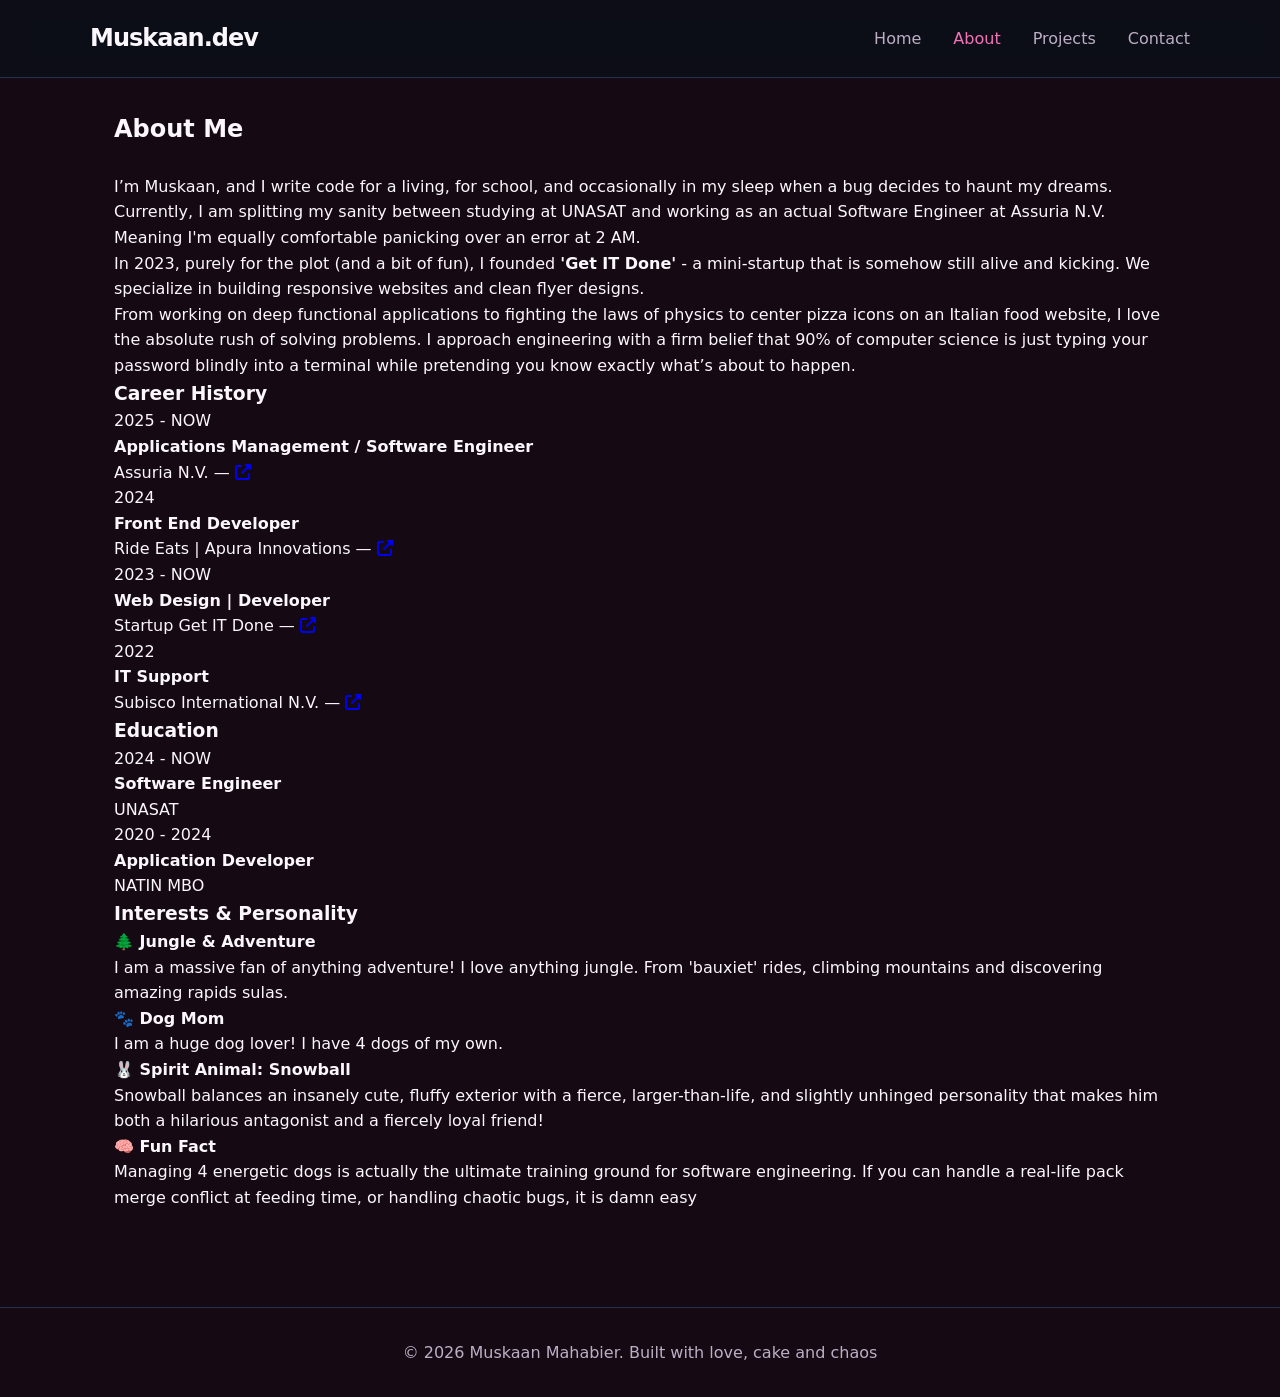
==== about.html @ 3ef9faba "projects fixes, fotos, names" ====
<!DOCTYPE html>
<html lang="nl">
<head>
    <meta charset="UTF-8">
    <meta name="viewport" content="width=device-width, initial-scale=1.0">
    <title>About Me | Muskaan.dev</title>
    <link rel="stylesheet" href="https://cdnjs.cloudflare.com/ajax/libs/font-awesome/6.5.1/css/all.min.css">
    <link rel="stylesheet" href="./muskaan.dev/css/main.css">
    <link rel="stylesheet" href="./muskaan.dev/css/about.css">
        <link rel="icon" type="image/png" href="./muskaan.dev/img/captain_snowball.png">
</head>
<body>

    <header>
        <nav class="navbar">
            <div class="logo"><a href="./index.html">Muskaan.dev</a></div>
            <ul class="nav-links">
                <li><a href="./index.html">Home</a></li>
                <li><a href="./about.html" class="active">About</a></li>
                <li><a href="./project.html">Projects</a></li>
                <li><a href="./contact.html">Contact</a></li>
            </ul>
        </nav>
    </header>

    <main class="about-layout">
        <section class="intro-profile">
            <h2>About Me</h2>
            <br>
            <p>I’m Muskaan, and I write code for a living, for school, and occasionally in my sleep when a bug decides to haunt my dreams. 
                Currently, I am splitting my sanity between studying at UNASAT and working as an actual Software Engineer at Assuria N.V.</p>

                <p>Meaning I'm equally comfortable panicking over an error at 2 AM.</p>


            <p>In 2023, purely for the plot (and a bit of fun), 
                I founded <strong>'Get IT Done'</strong> - a mini-startup that is somehow still alive and kicking. 
                We specialize in building responsive websites and clean flyer designs.</p>

               <p>From working on deep functional applications to fighting the laws of physics to center pizza icons on an Italian food website, 
                I love the absolute rush of solving problems. I approach engineering with a firm belief that 
                90% of computer science is just typing your password blindly into a terminal while pretending you know exactly what’s about to happen.</p>

        </section>

        <div class="timelines-grid">
   <section>
    <h3>Career History</h3>
    <div class="timeline">
        <div class="timeline-item">
            <span class="year">2025 - NOW</span>
            <h4>Applications Management / Software Engineer</h4>
            <p>Assuria N.V. — 
                <a href="https://www.assuria.sr" 
                target="_blank" 
                title="Visit Assuria website" 
                class="timeline-link">
                    <i class="fas fa-external-link-alt"></i>
                </a>
            </p>
        </div>
        <div class="timeline-item">
            <span class="year">2024</span>
            <h4>Front End Developer</h4>
            <p>Ride Eats | Apura Innovations — 
                <a href="https://ride-eats.com/" 
                target="_blank" 
                title="Visit Ride Eats website" 
                class="timeline-link">
                    <i class="fas fa-external-link-alt"></i>
                </a>
            </p>
        </div>
        <div class="timeline-item">
            <span class="year">2023 - NOW</span>
            <h4>Web Design | Developer</h4>
            <p>Startup Get IT Done — 
                <a href="https://www.facebook.com/share/1H38oZgKyJ/?mibextid=wwXIfr" 
                target="_blank" 
                title="Visit Get IT Done Facebook" class="timeline-link">
                    <i class="fas fa-external-link-alt"></i>
                </a>
            </p>
        </div>
        <div class="timeline-item">
            <span class="year">2022</span>
            <h4>IT Support</h4>
            <p>Subisco International N.V. — 
                <a href="https://subisco.com" 
                target="_blank" 
                title="Visit Subisco website" 
                class="timeline-link">
                    <i class="fas fa-external-link-alt"></i>
                </a>
            </p>
        </div>
    </div>
</section>

            <section>
                <h3>Education</h3>
                <div class="timeline">
                    <div class="timeline-item">
                        <span class="year">2024 - NOW</span>
                        <h4>Software Engineer</h4>
                        <p>UNASAT</p>
                    </div>
                    <div class="timeline-item">
                        <span class="year">2020 - 2024</span>
                        <h4>Application Developer</h4>
                        <p>NATIN MBO</p>
                    </div>
                </div>
            </section>
        </div>

        <section class="interests-section">
            <h3>Interests & Personality</h3>
            <div class="interests-grid">
                <div class="interest-card">
                    <h4>🌲 Jungle & Adventure</h4>
                    <p>I am a massive fan of anything adventure! I love anything jungle. From 'bauxiet' rides, climbing mountains and discovering amazing rapids sulas.</p>
                </div>
                <div class="interest-card">
                    <h4>🐾 Dog Mom</h4>
                    <p>I am a huge dog lover! I have 4 dogs of my own. </p>
                </div>
                <div class="interest-card spirit-animal">
                    <h4>🐰 Spirit Animal: Snowball</h4>
                    <p>Snowball balances an insanely cute, fluffy exterior with a fierce, larger-than-life, and slightly unhinged personality that makes him both a hilarious antagonist and a fiercely loyal friend!</p>
                </div>
                    <div class="interest-card spirit-animal">
                    <h4>🧠 Fun Fact</h4>
                    <p>Managing 4 energetic dogs is actually the ultimate training ground for software engineering. 
                        If you can handle a real-life pack merge conflict at feeding time, 
                        or handling chaotic bugs, it is damn easy</p>
                </div>
            </div>
        </section>
    </main>

    <footer>
        <p>&copy; 2026 Muskaan Mahabier. Built with love, cake and chaos</p>
    </footer>

    <script src="./js/main.js"></script>
    <script src="./js/about.js"></script>
</body>
</html>
---- muskaan.dev/css/main.css ----
:root {
    --bg-color: #150a13;          
    --card-bg: #1a1225;           
    --text-main: #fbf7fd;        
    --text-muted: #bdaec6;        
    --accent-color: #f472b6;      
    --accent-glow: rgba(244, 114, 182, 0.4);
    --font-family: 'Segoe UI', system-ui, sans-serif;
}

* {
    margin: 0;
    padding: 0;
    box-sizing: border-box;
}

body {
    font-family: var(--font-family);
    background-color: var(--bg-color);
    color: var(--text-main);
    line-height: 1.6;
    display: flex;
    flex-direction: column;
    min-height: 100vh;
}

header {
    background-color: rgba(11, 15, 25, 0.8);
    backdrop-filter: blur(12px);
    border-bottom: 1px solid #22314d;
    position: sticky;
    top: 0;
    z-index: 100;
    padding: 1.2rem 2rem;
}

.navbar {
    display: flex;
    justify-content: space-between;
    align-items: center;
    max-width: 1100px;
    margin: 0 auto;
}

.navbar .logo a {
    color: var(--text-main);
    font-size: 1.5rem;
    font-weight: 700;
    text-decoration: none;
    letter-spacing: -1px;
}

.nav-links {
    display: flex;
    list-style: none;
    gap: 2rem;
}

.nav-links a {
    color: var(--text-muted);
    text-decoration: none;
    font-weight: 500;
    transition: color 0.2s ease;
}

.nav-links a:hover, .nav-links a.active {
    color: var(--accent-color);
}

main {
    flex: 1;
    max-width: 1100px;
    width: 100%;
    margin: 2rem auto;
    padding: 0 1.5rem;
}

.btn-primary {
    display: inline-block;
    background-color: var(--accent-color);
    color: var(--bg-color);
    padding: 0.75rem 1.75rem;
    border: none;
    border-radius: 8px;
    text-decoration: none;
    font-weight: 700;
    font-family: inherit;
    transition: box-shadow 0.2s ease;
}

.btn-primary:hover {
    box-shadow: 0 0 15px var(--accent-glow);
}

.btn-secondary {
    display: inline-block;
    color: var(--accent-color);
    text-decoration: none;
    font-weight: 600;
}

footer {
    text-align: center;
    padding: 2rem;
    color: var(--text-muted);
    border-top: 1px solid #22314d;
    margin-top: 4rem;
}

@media (max-width: 768px) {
    .navbar { flex-direction: column; gap: 1rem; }
}
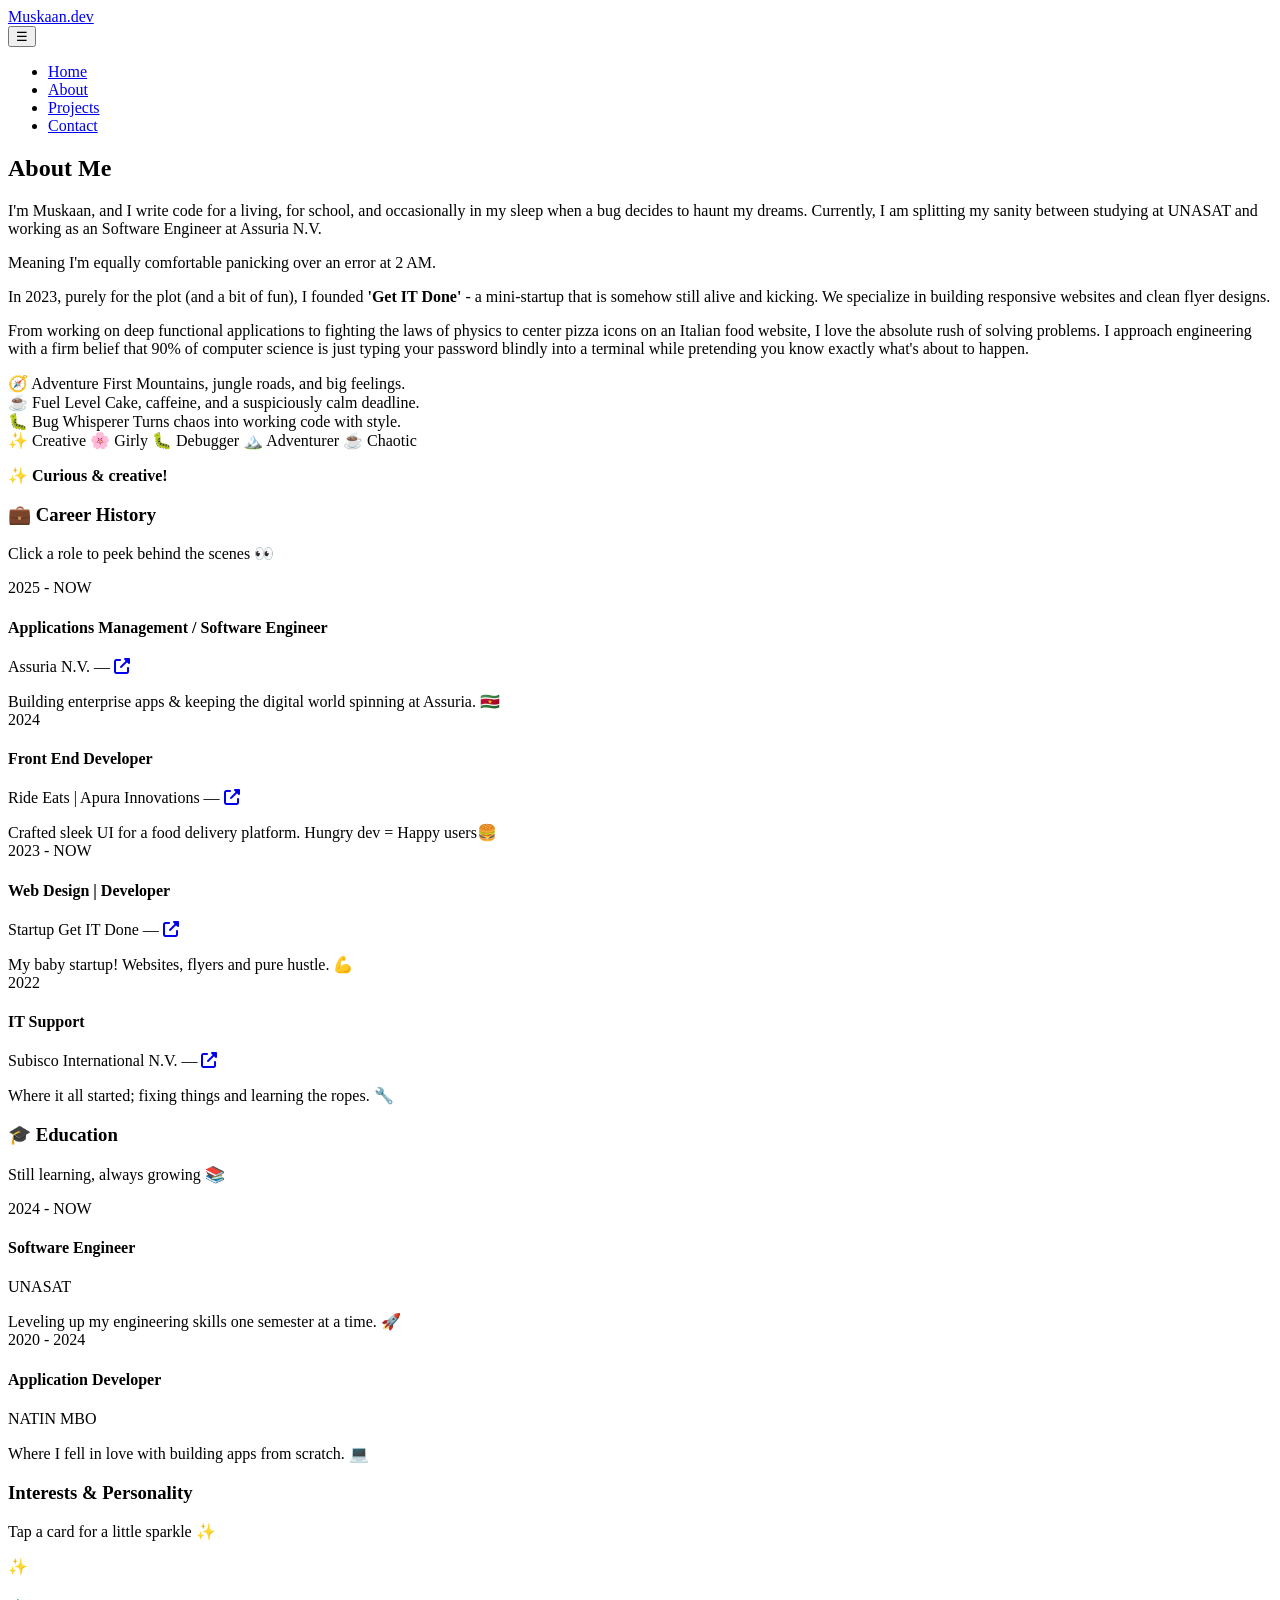
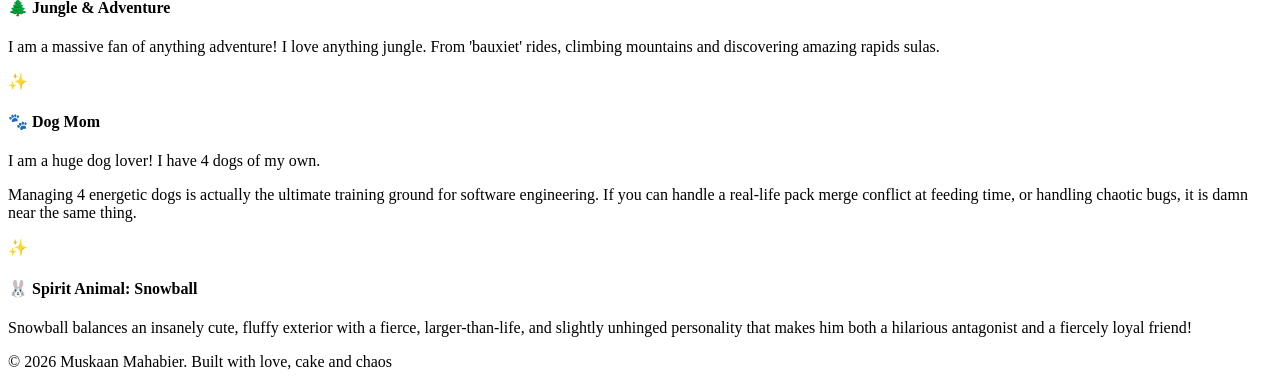
==== commit 7107f2d3: "about page, removed card" ====
--- a/about.html
+++ b/about.html
@@ -5,19 +5,23 @@
     <meta name="viewport" content="width=device-width, initial-scale=1.0">
     <title>About Me | Muskaan.dev</title>
     <link rel="stylesheet" href="https://cdnjs.cloudflare.com/ajax/libs/font-awesome/6.5.1/css/all.min.css">
-    <link rel="stylesheet" href="./muskaan.dev/css/main.css">
-    <link rel="stylesheet" href="./muskaan.dev/css/about.css">
-        <link rel="icon" type="image/png" href="./muskaan.dev/img/captain_snowball.png">
+    <link rel="stylesheet" href="./css/main.css">
+    <link rel="stylesheet" href="./css/about.css">
+    <link rel="icon" type="image/png" href="./img/captain-snowball.png">
 </head>
 <body>
 
     <header>
         <nav class="navbar">
             <div class="logo"><a href="./index.html">Muskaan.dev</a></div>
-            <ul class="nav-links">
+            <button class="nav-toggle" type="button" aria-expanded="false" aria-controls="primary-nav">
+                <span class="sr-only">Toggle navigation</span>
+                &#9776;
+            </button>
+            <ul class="nav-links" id="primary-nav">
                 <li><a href="./index.html">Home</a></li>
                 <li><a href="./about.html" class="active">About</a></li>
-                <li><a href="./project.html">Projects</a></li>
+                <li><a href="./work.html">Projects</a></li>
                 <li><a href="./contact.html">Contact</a></li>
             </ul>
         </nav>
@@ -26,89 +30,128 @@
     <main class="about-layout">
         <section class="intro-profile">
             <h2>About Me</h2>
-            <br>
-            <p>I’m Muskaan, and I write code for a living, for school, and occasionally in my sleep when a bug decides to haunt my dreams. 
-                Currently, I am splitting my sanity between studying at UNASAT and working as an actual Software Engineer at Assuria N.V.</p>
+            <p id="typingText" class="typing-text"></p>
 
-                <p>Meaning I'm equally comfortable panicking over an error at 2 AM.</p>
+            <p>I'm Muskaan, and I write code for a living, for school, and occasionally in my sleep when a bug decides to haunt my dreams.
+                Currently, I am splitting my sanity between studying at UNASAT and working as an Software Engineer at Assuria N.V.</p>
 
+            <p>Meaning I'm equally comfortable panicking over an error at 2 AM.</p>
 
-            <p>In 2023, purely for the plot (and a bit of fun), 
-                I founded <strong>'Get IT Done'</strong> - a mini-startup that is somehow still alive and kicking. 
+            <p>In 2023, purely for the plot (and a bit of fun),
+                I founded <strong>'Get IT Done'</strong> - a mini-startup that is somehow still alive and kicking.
                 We specialize in building responsive websites and clean flyer designs.</p>
 
-               <p>From working on deep functional applications to fighting the laws of physics to center pizza icons on an Italian food website, 
-                I love the absolute rush of solving problems. I approach engineering with a firm belief that 
-                90% of computer science is just typing your password blindly into a terminal while pretending you know exactly what’s about to happen.</p>
+            <p>From working on deep functional applications to fighting the laws of physics to center pizza icons on an Italian food website,
+                I love the absolute rush of solving problems. I approach engineering with a firm belief that
+                90% of computer science is just typing your password blindly into a terminal while pretending you know exactly what's about to happen.</p>
 
+            <div class="fun-stats">
+                <div class="stat-card">
+                    <span class="stat-icon">🧭</span>
+                    <span class="stat-title">Adventure First</span>
+                    <span class="stat-copy">Mountains, jungle roads, and big feelings.</span>
+                </div>
+                <div class="stat-card">
+                    <span class="stat-icon">☕</span>
+                    <span class="stat-title">Fuel Level</span>
+                    <span class="stat-copy">Cake, caffeine, and a suspiciously calm deadline.</span>
+                </div>
+                <div class="stat-card">
+                    <span class="stat-icon">🐛</span>
+                    <span class="stat-title">Bug Whisperer</span>
+                    <span class="stat-copy">Turns chaos into working code with style.</span>
+                </div>
+            </div>
+
+            <div class="vibe-tags">
+                <span class="vibe-tag active" data-emoji="✨" data-msg="Curious &amp; creative!">✨ Creative</span>
+                <span class="vibe-tag" data-emoji="🌸" data-msg="Soft girl energy, hard code skills.">🌸 Girly</span>
+                <span class="vibe-tag" data-emoji="🐛" data-msg="Professional bug whisperer.">🐛 Debugger</span>
+                <span class="vibe-tag" data-emoji="🏔️" data-msg="Adventure is my love language.">🏔️ Adventurer</span>
+                <span class="vibe-tag" data-emoji="☕" data-msg="Fueled by cake and chaos.">☕ Chaotic</span>
+            </div>
+            <p id="vibeDisplay" class="vibe-display">✨ <strong>Curious &amp; creative!</strong></p>
         </section>
 
         <div class="timelines-grid">
-   <section>
-    <h3>Career History</h3>
-    <div class="timeline">
-        <div class="timeline-item">
-            <span class="year">2025 - NOW</span>
-            <h4>Applications Management / Software Engineer</h4>
-            <p>Assuria N.V. — 
-                <a href="https://www.assuria.sr" 
-                target="_blank" 
-                title="Visit Assuria website" 
-                class="timeline-link">
-                    <i class="fas fa-external-link-alt"></i>
-                </a>
-            </p>
-        </div>
-        <div class="timeline-item">
-            <span class="year">2024</span>
-            <h4>Front End Developer</h4>
-            <p>Ride Eats | Apura Innovations — 
-                <a href="https://ride-eats.com/" 
-                target="_blank" 
-                title="Visit Ride Eats website" 
-                class="timeline-link">
-                    <i class="fas fa-external-link-alt"></i>
-                </a>
-            </p>
-        </div>
-        <div class="timeline-item">
-            <span class="year">2023 - NOW</span>
-            <h4>Web Design | Developer</h4>
-            <p>Startup Get IT Done — 
-                <a href="https://www.facebook.com/share/1H38oZgKyJ/?mibextid=wwXIfr" 
-                target="_blank" 
-                title="Visit Get IT Done Facebook" class="timeline-link">
-                    <i class="fas fa-external-link-alt"></i>
-                </a>
-            </p>
-        </div>
-        <div class="timeline-item">
-            <span class="year">2022</span>
-            <h4>IT Support</h4>
-            <p>Subisco International N.V. — 
-                <a href="https://subisco.com" 
-                target="_blank" 
-                title="Visit Subisco website" 
-                class="timeline-link">
-                    <i class="fas fa-external-link-alt"></i>
-                </a>
-            </p>
-        </div>
-    </div>
-</section>
+            <section>
+                <h3>💼 Career History</h3>
+                <p class="section-hint">Click a role to peek behind the scenes 👀</p>
+                <div class="timeline">
+                    <div class="timeline-item">
+                        <span class="year">2025 - NOW</span>
+                        <h4>Applications Management / Software Engineer</h4>
+                        <p>Assuria N.V. —
+                            <a href="https://www.assuria.sr"
+                            target="_blank"
+                            rel="noopener noreferrer"
+                            title="Visit Assuria website"
+                            class="timeline-link">
+                                <i class="fas fa-external-link-alt"></i>
+                            </a>
+                        </p>
+                        <div class="timeline-detail">Building enterprise apps &amp; keeping the digital world spinning at Assuria. 🇸🇷</div>
+                    </div>
+                    <div class="timeline-item">
+                        <span class="year">2024</span>
+                        <h4>Front End Developer</h4>
+                        <p>Ride Eats | Apura Innovations —
+                            <a href="https://ride-eats.com/"
+                            target="_blank"
+                            rel="noopener noreferrer"
+                            title="Visit Ride Eats website"
+                            class="timeline-link">
+                                <i class="fas fa-external-link-alt"></i>
+                            </a>
+                        </p>
+                        <div class="timeline-detail">Crafted sleek UI for a food delivery platform. Hungry dev = Happy users🍔</div>
+                    </div>
+                    <div class="timeline-item">
+                        <span class="year">2023 - NOW</span>
+                        <h4>Web Design | Developer</h4>
+                        <p>Startup Get IT Done —
+                            <a href="https://www.facebook.com/share/1H38oZgKyJ/?mibextid=wwXIfr"
+                            target="_blank"
+                            rel="noopener noreferrer"
+                            title="Visit Get IT Done Facebook"
+                            class="timeline-link">
+                                <i class="fas fa-external-link-alt"></i>
+                            </a>
+                        </p>
+                        <div class="timeline-detail">My baby startup! Websites, flyers and pure hustle. 💪</div>
+                    </div>
+                    <div class="timeline-item">
+                        <span class="year">2022</span>
+                        <h4>IT Support</h4>
+                        <p>Subisco International N.V. —
+                            <a href="https://subisco.com"
+                            target="_blank"
+                            rel="noopener noreferrer"
+                            title="Visit Subisco website"
+                            class="timeline-link">
+                                <i class="fas fa-external-link-alt"></i>
+                            </a>
+                        </p>
+                        <div class="timeline-detail">Where it all started; fixing things and learning the ropes. 🔧</div>
+                    </div>
+                </div>
+            </section>
 
             <section>
-                <h3>Education</h3>
+                <h3>🎓 Education</h3>
+                <p class="section-hint">Still learning, always growing 📚</p>
                 <div class="timeline">
                     <div class="timeline-item">
                         <span class="year">2024 - NOW</span>
                         <h4>Software Engineer</h4>
                         <p>UNASAT</p>
+                        <div class="timeline-detail">Leveling up my engineering skills one semester at a time. 🚀</div>
                     </div>
                     <div class="timeline-item">
                         <span class="year">2020 - 2024</span>
                         <h4>Application Developer</h4>
                         <p>NATIN MBO</p>
+                        <div class="timeline-detail">Where I fell in love with building apps from scratch. 💻</div>
                     </div>
                 </div>
             </section>
@@ -116,24 +159,25 @@
 
         <section class="interests-section">
             <h3>Interests & Personality</h3>
+            <p class="interests-hint">Tap a card for a little sparkle ✨</p>
             <div class="interests-grid">
                 <div class="interest-card">
+                    <span class="card-sparkle">✨</span>
                     <h4>🌲 Jungle & Adventure</h4>
                     <p>I am a massive fan of anything adventure! I love anything jungle. From 'bauxiet' rides, climbing mountains and discovering amazing rapids sulas.</p>
                 </div>
                 <div class="interest-card">
+                    <span class="card-sparkle">✨</span>
                     <h4>🐾 Dog Mom</h4>
-                    <p>I am a huge dog lover! I have 4 dogs of my own. </p>
+                    <p>I am a huge dog lover! I have 4 dogs of my own.</p>
+                    <p>Managing 4 energetic dogs is actually the ultimate training ground for software engineering.
+                        If you can handle a real-life pack merge conflict at feeding time,
+                        or handling chaotic bugs, it is damn near the same thing.</p>
                 </div>
                 <div class="interest-card spirit-animal">
+                    <span class="card-sparkle">✨</span>
                     <h4>🐰 Spirit Animal: Snowball</h4>
                     <p>Snowball balances an insanely cute, fluffy exterior with a fierce, larger-than-life, and slightly unhinged personality that makes him both a hilarious antagonist and a fiercely loyal friend!</p>
-                </div>
-                    <div class="interest-card spirit-animal">
-                    <h4>🧠 Fun Fact</h4>
-                    <p>Managing 4 energetic dogs is actually the ultimate training ground for software engineering. 
-                        If you can handle a real-life pack merge conflict at feeding time, 
-                        or handling chaotic bugs, it is damn easy</p>
                 </div>
             </div>
         </section>
@@ -146,4 +190,4 @@
     <script src="./js/main.js"></script>
     <script src="./js/about.js"></script>
 </body>
-</html>+</html>
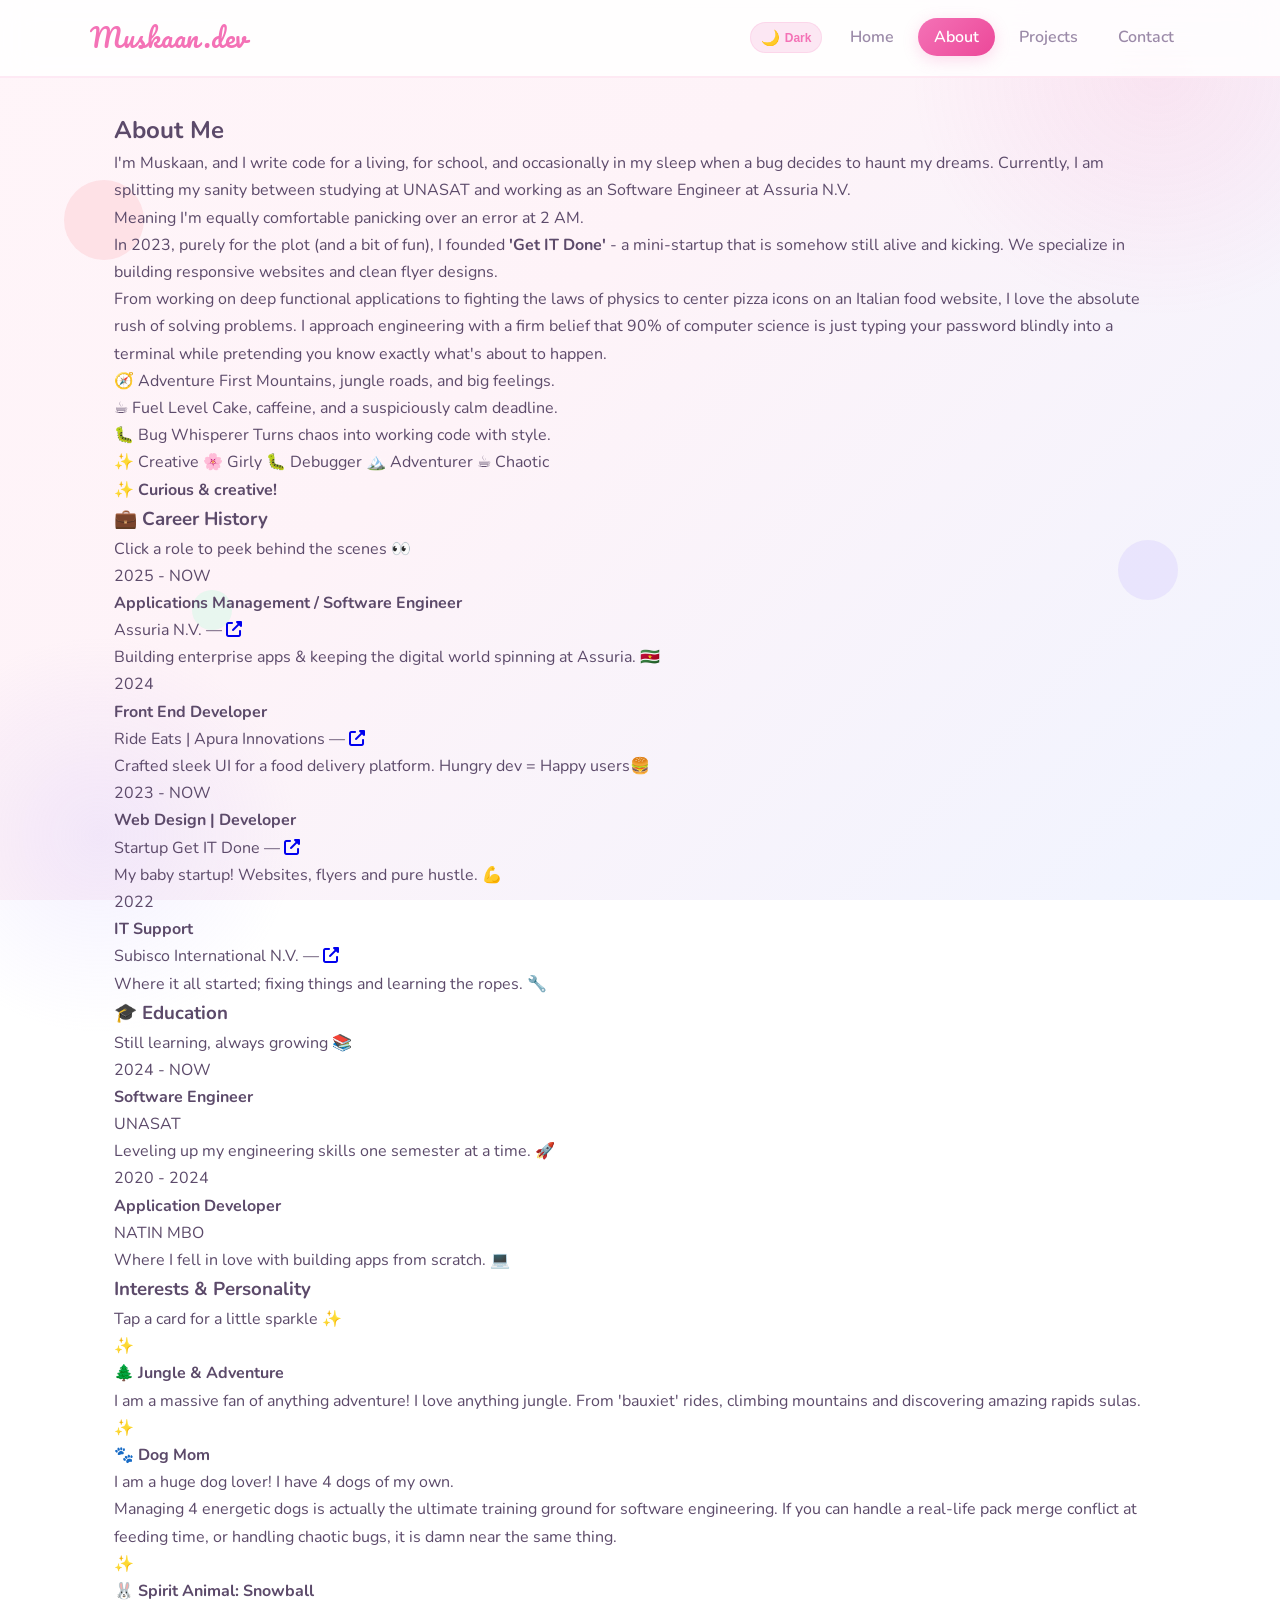
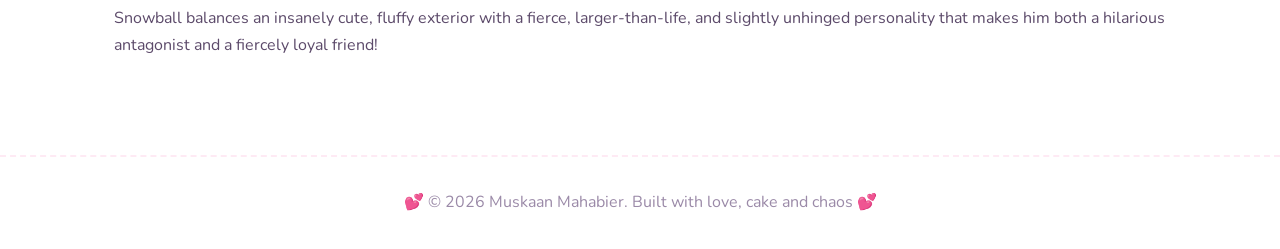
==== commit 80bac78e: "dark mode added" ====
--- a/about.html
+++ b/about.html
@@ -18,12 +18,18 @@
                 <span class="sr-only">Toggle navigation</span>
                 &#9776;
             </button>
-            <ul class="nav-links" id="primary-nav">
-                <li><a href="./index.html">Home</a></li>
-                <li><a href="./about.html" class="active">About</a></li>
-                <li><a href="./work.html">Projects</a></li>
-                <li><a href="./contact.html">Contact</a></li>
-            </ul>
+            <div class="nav-actions">
+                <button class="theme-toggle" type="button" data-theme-toggle aria-label="Toggle dark mode" aria-pressed="false">
+                    <span class="theme-toggle-icon">🌙</span>
+                    <span class="theme-toggle-label">Dark</span>
+                </button>
+                <ul class="nav-links" id="primary-nav">
+                    <li><a href="./index.html">Home</a></li>
+                    <li><a href="./about.html" class="active">About</a></li>
+                    <li><a href="./work.html">Projects</a></li>
+                    <li><a href="./contact.html">Contact</a></li>
+                </ul>
+            </div>
         </nav>
     </header>
 
@@ -166,7 +172,7 @@
                     <h4>🌲 Jungle & Adventure</h4>
                     <p>I am a massive fan of anything adventure! I love anything jungle. From 'bauxiet' rides, climbing mountains and discovering amazing rapids sulas.</p>
                 </div>
-                <div class="interest-card">
+                <div class="interest-card" id="dogMomCard">
                     <span class="card-sparkle">✨</span>
                     <h4>🐾 Dog Mom</h4>
                     <p>I am a huge dog lover! I have 4 dogs of my own.</p>
--- a/css/main.css
+++ b/css/main.css
@@ -0,0 +1,413 @@
+@import url('https://fonts.googleapis.com/css2?family=Nunito:wght@400;600;700;800&family=Pacifico&display=swap');
+
+:root {
+    --bg-color: #fff5f9;
+    --bg-gradient: linear-gradient(135deg, #fff5f9 0%, #fef3f8 40%, #f0f4ff 100%);
+    --card-bg: #ffffff;
+    --text-main: #5c4a6a;
+    --text-muted: #9b8aa8;
+    --accent-color: #f472b6;
+    --accent-soft: #fce7f3;
+    --accent-glow: rgba(244, 114, 182, 0.25);
+    --lavender: #ddd6fe;
+    --mint: #d1fae5;
+    --peach: #fecdd3;
+    --sky: #bae6fd;
+    --border-color: rgba(244, 114, 182, 0.15);
+    --font-family: 'Nunito', 'Segoe UI', system-ui, sans-serif;
+    --font-display: 'Pacifico', cursive;
+    --shadow-soft: 0 8px 32px rgba(244, 114, 182, 0.12);
+    --shadow-hover: 0 16px 48px rgba(244, 114, 182, 0.2);
+    --radius-lg: 24px;
+    --radius-md: 16px;
+    --radius-sm: 12px;
+    --header-bg: rgba(255, 255, 255, 0.85);
+    --footer-bg: rgba(255, 255, 255, 0.5);
+}
+
+body.dark-theme {
+    --bg-color: #171225;
+    --bg-gradient: linear-gradient(135deg, #171225 0%, #241a39 45%, #111827 100%);
+    --card-bg: #221b35;
+    --text-main: #f8e7ff;
+    --text-muted: #c9b8d8;
+    --accent-color: #f9a8d4;
+    --accent-soft: rgba(249, 168, 212, 0.18);
+    --accent-glow: rgba(249, 168, 212, 0.25);
+    --lavender: #4c3d79;
+    --mint: #1f4d3b;
+    --peach: #6d3a45;
+    --sky: #234e6b;
+    --border-color: rgba(249, 168, 212, 0.18);
+    --shadow-soft: 0 8px 32px rgba(0, 0, 0, 0.28);
+    --shadow-hover: 0 16px 48px rgba(0, 0, 0, 0.34);
+    --header-bg: rgba(23, 18, 37, 0.9);
+    --footer-bg: rgba(23, 18, 37, 0.75);
+}
+
+* {
+    margin: 0;
+    padding: 0;
+    box-sizing: border-box;
+}
+
+html {
+    scroll-behavior: smooth;
+}
+
+body {
+    font-family: var(--font-family);
+    background: var(--bg-gradient);
+    background-attachment: fixed;
+    color: var(--text-main);
+    line-height: 1.7;
+    display: flex;
+    flex-direction: column;
+    min-height: 100vh;
+    position: relative;
+    overflow-x: hidden;
+}
+
+body::before {
+    content: '';
+    position: fixed;
+    top: -20%;
+    right: -10%;
+    width: 500px;
+    height: 500px;
+    background: radial-gradient(circle, rgba(244, 114, 182, 0.12) 0%, transparent 70%);
+    border-radius: 50%;
+    pointer-events: none;
+    z-index: 0;
+}
+
+body::after {
+    content: '';
+    position: fixed;
+    bottom: -15%;
+    left: -8%;
+    width: 400px;
+    height: 400px;
+    background: radial-gradient(circle, rgba(196, 181, 253, 0.2) 0%, transparent 70%);
+    border-radius: 50%;
+    pointer-events: none;
+    z-index: 0;
+}
+
+header {
+    background-color: var(--header-bg);
+    backdrop-filter: blur(16px);
+    border-bottom: 2px solid var(--border-color);
+    position: sticky;
+    top: 0;
+    z-index: 100;
+    padding: 1rem 2rem;
+}
+
+.navbar {
+    display: flex;
+    justify-content: space-between;
+    align-items: center;
+    max-width: 1100px;
+    margin: 0 auto;
+    gap: 1rem;
+}
+
+.nav-actions {
+    display: flex;
+    align-items: center;
+    gap: 0.75rem;
+}
+
+.theme-toggle {
+    display: inline-flex;
+    align-items: center;
+    gap: 0.3rem;
+    padding: 0.35rem 0.6rem;
+    border: 1px solid var(--border-color);
+    border-radius: 999px;
+    background: var(--accent-soft);
+    color: var(--accent-color);
+    font-weight: 700;
+    font-size: 0.8rem;
+    cursor: pointer;
+    transition: transform 0.25s ease, background 0.25s ease;
+}
+
+.theme-toggle:hover {
+    transform: translateY(-1px);
+    background: var(--card-bg);
+}
+
+.theme-toggle-icon {
+    font-size: 0.95rem;
+}
+
+.theme-toggle-label {
+    font-size: 0.75rem;
+}
+
+.navbar .logo a {
+    font-family: var(--font-display);
+    color: var(--accent-color);
+    font-size: 1.6rem;
+    font-weight: 400;
+    text-decoration: none;
+    letter-spacing: 0.5px;
+    transition: transform 0.3s ease;
+}
+
+.navbar .logo a:hover {
+    transform: scale(1.05) rotate(-2deg);
+}
+
+.nav-links {
+    display: flex;
+    list-style: none;
+    gap: 0.5rem;
+}
+
+.nav-links a {
+    color: var(--text-muted);
+    text-decoration: none;
+    font-weight: 600;
+    padding: 0.5rem 1rem;
+    border-radius: 50px;
+    transition: all 0.3s ease;
+}
+
+.nav-links a:hover {
+    color: var(--accent-color);
+    background: var(--accent-soft);
+}
+
+.nav-links a.active {
+    color: #fff;
+    background: linear-gradient(135deg, var(--accent-color), #ec4899);
+    box-shadow: 0 4px 15px var(--accent-glow);
+}
+
+main {
+    flex: 1;
+    max-width: 1100px;
+    width: 100%;
+    margin: 2rem auto;
+    padding: 0 1.5rem;
+    position: relative;
+    z-index: 1;
+}
+
+.section-title {
+    font-size: 2.2rem;
+    color: var(--accent-color);
+    text-align: center;
+    margin-bottom: 0.5rem;
+}
+
+.section-title::after {
+    content: ' ✨';
+}
+
+.btn-primary {
+    display: inline-block;
+    background: linear-gradient(135deg, var(--accent-color), #ec4899);
+    color: #fff;
+    padding: 0.85rem 2rem;
+    border: none;
+    border-radius: 50px;
+    text-decoration: none;
+    font-weight: 700;
+    font-family: inherit;
+    transition: all 0.3s ease;
+    box-shadow: 0 4px 20px var(--accent-glow);
+}
+
+.btn-primary:hover {
+    transform: translateY(-3px);
+    box-shadow: var(--shadow-hover);
+}
+
+.btn-secondary {
+    display: inline-block;
+    color: var(--accent-color);
+    text-decoration: none;
+    font-weight: 700;
+    transition: all 0.2s ease;
+}
+
+.btn-secondary:hover {
+    transform: translateX(4px);
+}
+
+footer {
+    text-align: center;
+    padding: 2rem;
+    color: var(--text-muted);
+    border-top: 2px dashed var(--border-color);
+    margin-top: 4rem;
+    background: var(--footer-bg);
+    position: relative;
+    z-index: 1;
+}
+
+footer p::before {
+    content: '💕 ';
+}
+
+footer p::after {
+    content: ' 💕';
+}
+
+/* Floating decorative blobs */
+.floating-blob {
+    position: fixed;
+    border-radius: 50%;
+    pointer-events: none;
+    z-index: 0;
+    opacity: 0.5;
+    animation: float 8s ease-in-out infinite;
+}
+
+.blob-1 {
+    width: 80px;
+    height: 80px;
+    background: var(--peach);
+    top: 20%;
+    left: 5%;
+    animation-delay: 0s;
+}
+
+.blob-2 {
+    width: 60px;
+    height: 60px;
+    background: var(--lavender);
+    top: 60%;
+    right: 8%;
+    animation-delay: 2s;
+}
+
+.blob-3 {
+    width: 40px;
+    height: 40px;
+    background: var(--mint);
+    bottom: 30%;
+    left: 15%;
+    animation-delay: 4s;
+}
+
+@keyframes float {
+    0%, 100% { transform: translateY(0) rotate(0deg); }
+    50% { transform: translateY(-20px) rotate(10deg); }
+}
+
+@keyframes fadeInUp {
+    from {
+        opacity: 0;
+        transform: translateY(30px);
+    }
+    to {
+        opacity: 1;
+        transform: translateY(0);
+    }
+}
+
+.reveal {
+    opacity: 0;
+    transform: translateY(30px);
+    transition: opacity 0.6s ease, transform 0.6s ease;
+}
+
+.reveal.visible {
+    opacity: 1;
+    transform: translateY(0);
+}
+
+.reveal[data-reveal-index="0"] { transition-delay: 0s; }
+.reveal[data-reveal-index="1"] { transition-delay: 0.08s; }
+.reveal[data-reveal-index="2"] { transition-delay: 0.16s; }
+.reveal[data-reveal-index="3"] { transition-delay: 0.24s; }
+.reveal[data-reveal-index="4"] { transition-delay: 0.32s; }
+.reveal[data-reveal-index="5"] { transition-delay: 0.4s; }
+
+.nav-toggle {
+    display: none;
+    background: var(--accent-soft);
+    border: 2px solid var(--border-color);
+    border-radius: var(--radius-sm);
+    padding: 0.5rem 0.75rem;
+    cursor: pointer;
+    color: var(--accent-color);
+    font-size: 1.25rem;
+    line-height: 1;
+}
+
+.nav-toggle:focus-visible {
+    outline: 2px solid var(--accent-color);
+    outline-offset: 2px;
+}
+
+.sr-only {
+    position: absolute;
+    width: 1px;
+    height: 1px;
+    padding: 0;
+    margin: -1px;
+    overflow: hidden;
+    clip: rect(0, 0, 0, 0);
+    white-space: nowrap;
+    border: 0;
+}
+
+@media (max-width: 768px) {
+    header {
+        padding: 1rem 1.25rem;
+    }
+
+    .navbar {
+        flex-wrap: wrap;
+        gap: 0.75rem;
+    }
+
+    .nav-toggle {
+        display: block;
+        margin-left: auto;
+    }
+
+    .nav-links {
+        display: none;
+        flex-direction: column;
+        width: 100%;
+        gap: 0.35rem;
+        padding-top: 0.5rem;
+    }
+
+    .nav-links.open {
+        display: flex;
+    }
+
+    .nav-links a {
+        text-align: center;
+        padding: 0.65rem 1rem;
+    }
+
+    main {
+        margin: 1.5rem auto;
+        padding: 0 1rem;
+    }
+
+    .btn-primary {
+        padding: 0.75rem 1.5rem;
+        font-size: 0.95rem;
+    }
+}
+
+@media (max-width: 480px) {
+    .navbar .logo a {
+        font-size: 1.35rem;
+    }
+
+    footer {
+        padding: 1.5rem 1rem;
+        font-size: 0.9rem;
+    }
+}
